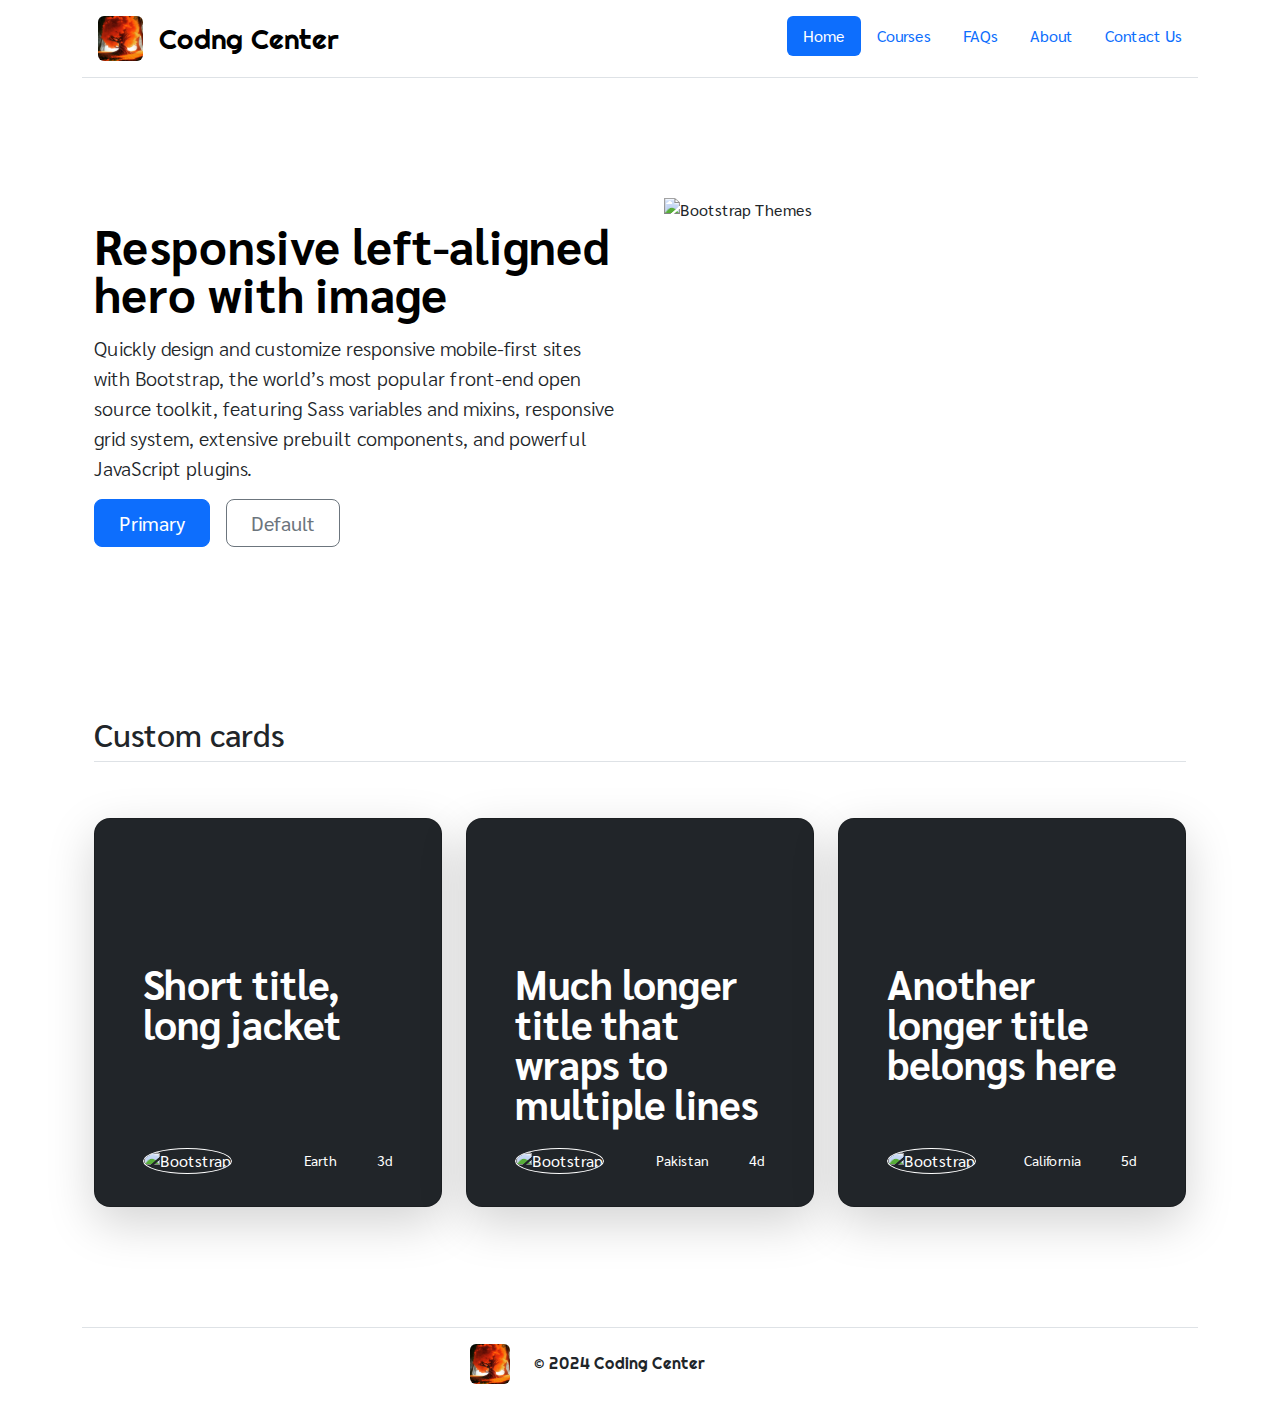
==== index.html @ 6035bd5e "Basic Structure" ====
<!DOCTYPE html>
<html lang="en">
<head>
    <meta charset="UTF-8">
    <meta name="viewport" content="width=device-width, initial-scale=1.0">
    <title>Codng Center</title>
    <link rel="preconnect" href="https://fonts.googleapis.com">
    <link rel="preconnect" href="https://fonts.gstatic.com" crossorigin>
    <link href="https://fonts.googleapis.com/css2?family=Sarabun:ital,wght@0,100;0,200;0,300;0,400;0,500;0,600;0,700;0,800;1,100;1,200;1,300;1,400;1,500;1,600;1,700;1,800&display=swap" rel="stylesheet">
    <link href="https://fonts.googleapis.com/css2?family=Righteous&family=Sarabun:ital,wght@0,100;0,200;0,300;0,400;0,500;0,600;0,700;0,800;1,100;1,200;1,300;1,400;1,500;1,600;1,700;1,800&display=swap" rel="stylesheet">
    <link href="https://cdn.jsdelivr.net/npm/bootstrap@5.3.3/dist/css/bootstrap.min.css" rel="stylesheet"
        integrity="sha384-QWTKZyjpPEjISv5WaRU9OFeRpok6YctnYmDr5pNlyT2bRjXh0JMhjY6hW+ALEwIH" crossorigin="anonymous">
    <link rel="stylesheet" href="style.css">
</head>
<body class="sarabun-regular">
    <!-- ========== Header Section Starts Here ========== -->
    <div class="container">
        <header class="d-flex flex-wrap justify-content-center py-3 mb-4 border-bottom">
            <a href="/" class="d-flex align-items-center mb-3 mb-md-0 me-md-auto link-body-emphasis text-decoration-none">
                <img class="mx-3 rounded" src="./images/IMG_20231028_215303_395.jpg" alt="Coding Center Logo Img" width=45px height = 45px>
                <span class="fs-3 righteous-regular">Codng Center</span>
            </a>
    
            <ul class="nav nav-pills">
                <li class="nav-item"><a href="#" class="nav-link active" aria-current="page">Home</a></li>
                <li class="nav-item"><a href="#" class="nav-link">Courses</a></li>
                <li class="nav-item"><a href="#" class="nav-link">FAQs</a></li>
                <li class="nav-item"><a href="#" class="nav-link">About</a></li>
                <li class="nav-item"><a href="#" class="nav-link">Contact Us</a></li>
            </ul>
        </header>
    </div>
    
    <!-- ========== Header Section Ends Here ========== -->



    <!-- ========== Hero Section Starts Here ========== -->
    <div class="container col-xxl-8 px-4 py-5">
        <div class="row flex-lg-row-reverse align-items-center g-5 py-5">
            <div class="col-10 col-sm-8 col-lg-6">
                <img src="bootstrap-themes.png" class="d-block mx-lg-auto img-fluid" alt="Bootstrap Themes" width="700"
                    height="500" loading="lazy">
            </div>
            <div class="col-lg-6">
                <h1 class="display-5 fw-bold text-body-emphasis lh-1 mb-3">Responsive left-aligned hero with image</h1>
                <p class="lead">Quickly design and customize responsive mobile-first sites with Bootstrap, the world’s most
                    popular front-end open source toolkit, featuring Sass variables and mixins, responsive grid system,
                    extensive prebuilt components, and powerful JavaScript plugins.</p>
                <div class="d-grid gap-2 d-md-flex justify-content-md-start">
                    <button type="button" class="btn btn-primary btn-lg px-4 me-md-2">Primary</button>
                    <button type="button" class="btn btn-outline-secondary btn-lg px-4">Default</button>
                </div>
            </div>
        </div>
    </div>
    
    
    <!-- ========== Hero Section Ends Here ========== -->
    



    <!-- ========== Feature Section Starts Here ========== -->
    
    <div class="container px-4 py-5" id="custom-cards">
        <h2 class="pb-2 border-bottom">Custom cards</h2>
    
        <div class="row row-cols-1 row-cols-lg-3 align-items-stretch g-4 py-5">
            <div class="col">
                <div class="card card-cover h-100 overflow-hidden text-bg-dark rounded-4 shadow-lg"
                    style="background-image: url('unsplash-photo-1.jpg');">
                    <div class="d-flex flex-column h-100 p-5 pb-3 text-white text-shadow-1">
                        <h3 class="pt-5 mt-5 mb-4 display-6 lh-1 fw-bold">Short title, long jacket</h3>
                        <ul class="d-flex list-unstyled mt-auto">
                            <li class="me-auto">
                                <img src="https://github.com/twbs.png" alt="Bootstrap" width="32" height="32"
                                    class="rounded-circle border border-white">
                            </li>
                            <li class="d-flex align-items-center me-3">
                                <svg class="bi me-2" width="1em" height="1em">
                                    <use xlink:href="#geo-fill"></use>
                                </svg>
                                <small>Earth</small>
                            </li>
                            <li class="d-flex align-items-center">
                                <svg class="bi me-2" width="1em" height="1em">
                                    <use xlink:href="#calendar3"></use>
                                </svg>
                                <small>3d</small>
                            </li>
                        </ul>
                    </div>
                </div>
            </div>
    
            <div class="col">
                <div class="card card-cover h-100 overflow-hidden text-bg-dark rounded-4 shadow-lg"
                    style="background-image: url('unsplash-photo-2.jpg');">
                    <div class="d-flex flex-column h-100 p-5 pb-3 text-white text-shadow-1">
                        <h3 class="pt-5 mt-5 mb-4 display-6 lh-1 fw-bold">Much longer title that wraps to multiple lines
                        </h3>
                        <ul class="d-flex list-unstyled mt-auto">
                            <li class="me-auto">
                                <img src="https://github.com/twbs.png" alt="Bootstrap" width="32" height="32"
                                    class="rounded-circle border border-white">
                            </li>
                            <li class="d-flex align-items-center me-3">
                                <svg class="bi me-2" width="1em" height="1em">
                                    <use xlink:href="#geo-fill"></use>
                                </svg>
                                <small>Pakistan</small>
                            </li>
                            <li class="d-flex align-items-center">
                                <svg class="bi me-2" width="1em" height="1em">
                                    <use xlink:href="#calendar3"></use>
                                </svg>
                                <small>4d</small>
                            </li>
                        </ul>
                    </div>
                </div>
            </div>
    
            <div class="col">
                <div class="card card-cover h-100 overflow-hidden text-bg-dark rounded-4 shadow-lg"
                    style="background-image: url('unsplash-photo-3.jpg');">
                    <div class="d-flex flex-column h-100 p-5 pb-3 text-shadow-1">
                        <h3 class="pt-5 mt-5 mb-4 display-6 lh-1 fw-bold">Another longer title belongs here</h3>
                        <ul class="d-flex list-unstyled mt-auto">
                            <li class="me-auto">
                                <img src="https://github.com/twbs.png" alt="Bootstrap" width="32" height="32"
                                    class="rounded-circle border border-white">
                            </li>
                            <li class="d-flex align-items-center me-3">
                                <svg class="bi me-2" width="1em" height="1em">
                                    <use xlink:href="#geo-fill"></use>
                                </svg>
                                <small>California</small>
                            </li>
                            <li class="d-flex align-items-center">
                                <svg class="bi me-2" width="1em" height="1em">
                                    <use xlink:href="#calendar3"></use>
                                </svg>
                                <small>5d</small>
                            </li>
                        </ul>
                    </div>
                </div>
            </div>
        </div>
    </div>

    <!-- ========== Feature Section Ends Here ========== -->
    




    <!-- ==========  Footer Section Starts here ========== -->
    
    <div class="container">
        <footer class="d-flex flex-wrap justify-content-center align-items-center py-3 my-4 border-top">
            <div class="col-md-4 d-flex align-items-center">
                <a href="/" class="mb-3 me-2 mb-md-0 text-body-secondary text-decoration-none lh-1">
                    <img class="mx-3 rounded" src="./images/IMG_20231028_215303_395.jpg" alt="Coding Center Logo Img" width=40px height = 40px>
                </a>
                <span class="mb-3 mb-md-0 righteous-regular">© 2024 Coding Center</span>
            </div>
        </footer>
    </div>


    <!-- ==========  Footer Section Ends here ========== -->
    

    <script src="https://ajax.googleapis.com/ajax/libs/jquery/3.7.1/jquery.min.js"></script>
    <script src="index.js"></script>
</body>
</html>
---- style.css ----
.sarabun-thin {
    font-family: "Sarabun", sans-serif;
    font-weight: 100;
    font-style: normal;
}

.sarabun-extralight {
    font-family: "Sarabun", sans-serif;
    font-weight: 200;
    font-style: normal;
}

.sarabun-light {
    font-family: "Sarabun", sans-serif;
    font-weight: 300;
    font-style: normal;
}

.sarabun-regular {
    font-family: "Sarabun", sans-serif;
    font-weight: 400;
    font-style: normal;
}

.sarabun-medium {
    font-family: "Sarabun", sans-serif;
    font-weight: 500;
    font-style: normal;
}

.sarabun-semibold {
    font-family: "Sarabun", sans-serif;
    font-weight: 600;
    font-style: normal;
}

.sarabun-bold {
    font-family: "Sarabun", sans-serif;
    font-weight: 700;
    font-style: normal;
}

.sarabun-extrabold {
    font-family: "Sarabun", sans-serif;
    font-weight: 800;
    font-style: normal;
}

.sarabun-thin-italic {
    font-family: "Sarabun", sans-serif;
    font-weight: 100;
    font-style: italic;
}

.sarabun-extralight-italic {
    font-family: "Sarabun", sans-serif;
    font-weight: 200;
    font-style: italic;
}

.sarabun-light-italic {
    font-family: "Sarabun", sans-serif;
    font-weight: 300;
    font-style: italic;
}

.sarabun-regular-italic {
    font-family: "Sarabun", sans-serif;
    font-weight: 400;
    font-style: italic;
}

.sarabun-medium-italic {
    font-family: "Sarabun", sans-serif;
    font-weight: 500;
    font-style: italic;
}

.sarabun-semibold-italic {
    font-family: "Sarabun", sans-serif;
    font-weight: 600;
    font-style: italic;
}

.sarabun-bold-italic {
    font-family: "Sarabun", sans-serif;
    font-weight: 700;
    font-style: italic;
}

.sarabun-extrabold-italic {
    font-family: "Sarabun", sans-serif;
    font-weight: 800;
    font-style: italic;
}

.righteous-regular {
    font-family: "Righteous", sans-serif;
        font-weight: 200;
        font-style: normal;
    }
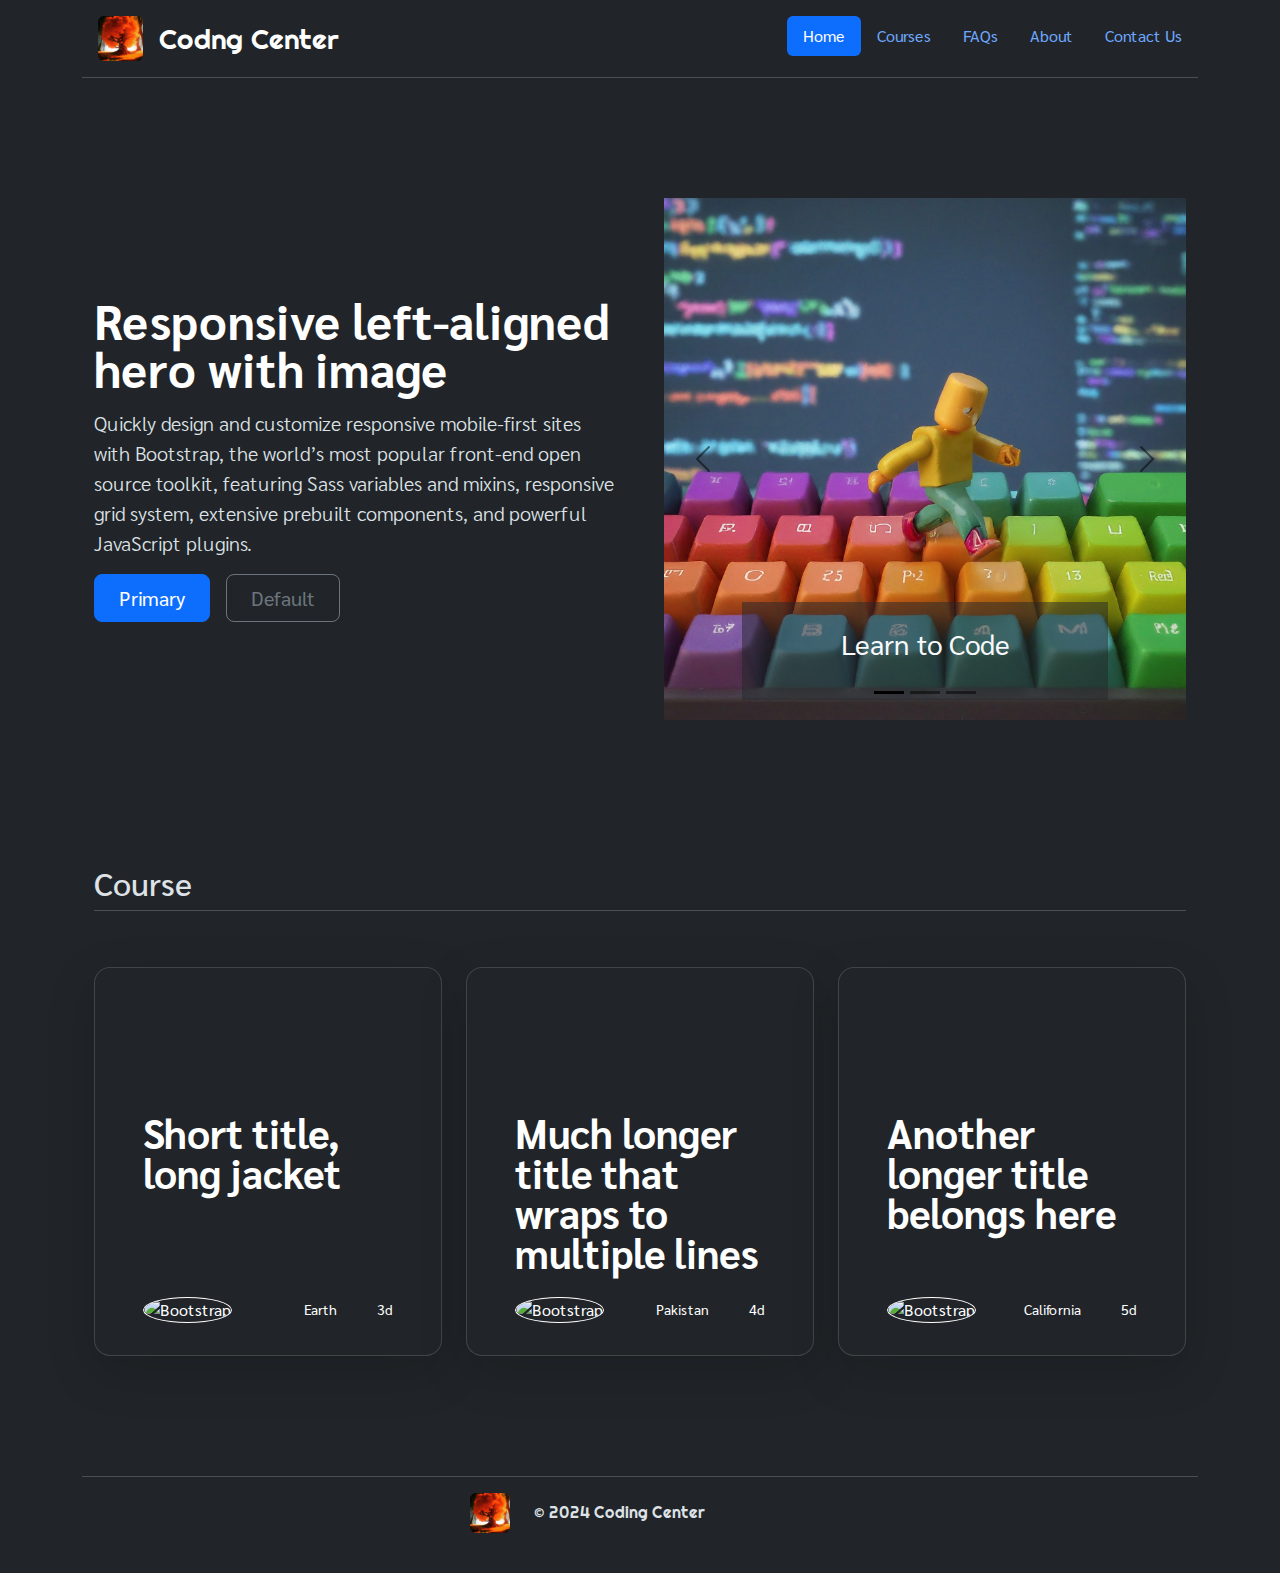
==== commit a8ebd878: "Updated" ====
--- a/index.html
+++ b/index.html
@@ -1,5 +1,5 @@
 <!DOCTYPE html>
-<html lang="en">
+<html lang="en" data-bs-theme="dark">
 <head>
     <meta charset="UTF-8">
     <meta name="viewport" content="width=device-width, initial-scale=1.0">
@@ -13,21 +13,48 @@
     <link rel="stylesheet" href="style.css">
 </head>
 <body class="sarabun-regular">
+
+
+
     <!-- ========== Header Section Starts Here ========== -->
     <div class="container">
-        <header class="d-flex flex-wrap justify-content-center py-3 mb-4 border-bottom">
+        <header class="head_nav d-flex flex-wrap justify-content-between py-3 mb-4 border-bottom ">
             <a href="/" class="d-flex align-items-center mb-3 mb-md-0 me-md-auto link-body-emphasis text-decoration-none">
                 <img class="mx-3 rounded" src="./images/IMG_20231028_215303_395.jpg" alt="Coding Center Logo Img" width=45px height = 45px>
                 <span class="fs-3 righteous-regular">Codng Center</span>
             </a>
-    
-            <ul class="nav nav-pills">
-                <li class="nav-item"><a href="#" class="nav-link active" aria-current="page">Home</a></li>
-                <li class="nav-item"><a href="#" class="nav-link">Courses</a></li>
-                <li class="nav-item"><a href="#" class="nav-link">FAQs</a></li>
-                <li class="nav-item"><a href="#" class="nav-link">About</a></li>
-                <li class="nav-item"><a href="#" class="nav-link">Contact Us</a></li>
-            </ul>
+            <div id="nav-extend" class="">
+                <ul class="nav nav-pills">
+                    <li class="nav-item "><a href="#" class="nav-link active" aria-current="page">Home</a></li>
+                    <li class="nav-item"><a href="#custom-cards" class="nav-link">Courses</a></li>
+                    <li class="nav-item"><a href="#" class="nav-link">FAQs</a></li>
+                    <li class="nav-item"><a href="#" class="nav-link">About</a></li>
+                    <li class="nav-item"><a href="#" class="nav-link">Contact Us</a></li>
+                </ul>
+            </div>
+
+            <!-- Nav Collapse Button Sub Section Starts Here  -->
+            <div  class="d-flex flex-column">
+                <nav id="nav-min-buttons" class="navbar navbar-dark bg-dark">
+                    <div class="container-fluid">
+                        <button class="navbar-toggler" type="button" data-bs-toggle="collapse"
+                            data-bs-target="#navbarToggleExternalContent" aria-controls="navbarToggleExternalContent"
+                            aria-expanded="false" aria-label="Toggle navigation">
+                            <span class="navbar-toggler-icon"></span>
+                        </button>
+                    </div>
+                </nav>
+                <div class="collapse " id="navbarToggleExternalContent" data-bs-theme="dark">
+                    <ul class="nav nav-pills d-flex flex-column ">
+                        <li class="nav-item "><a href="#" class="nav-link active" aria-current="page">Home</a></li>
+                        <li class="nav-item"><a href="#custom-cards" class="nav-link fs-4">Courses</a></li>
+                        <li class="nav-item"><a href="#" class="nav-link fs-4">FAQs</a></li>
+                        <li class="nav-item"><a href="#" class="nav-link fs-4">About</a></li>
+                        <li class="nav-item"><a href="#" class="nav-link fs-4">Contact Us</a></li>
+                    </ul>
+                </div>
+            </div>
+            <!-- Nav Collapse Button Sub Section Ends Here  -->
         </header>
     </div>
     
@@ -37,10 +64,48 @@
 
     <!-- ========== Hero Section Starts Here ========== -->
     <div class="container col-xxl-8 px-4 py-5">
-        <div class="row flex-lg-row-reverse align-items-center g-5 py-5">
+        <div class="row flex-lg-row-reverse align-items-center justify-content-center g-5 py-5">
             <div class="col-10 col-sm-8 col-lg-6">
-                <img src="bootstrap-themes.png" class="d-block mx-lg-auto img-fluid" alt="Bootstrap Themes" width="700"
-                    height="500" loading="lazy">
+                <div id="carouselExampleIndicators" class="carousel carousel-dark slide">
+                    <div class="carousel-indicators">
+                        <button type="button" data-bs-target="#carouselExampleIndicators" data-bs-slide-to="0" class="active"
+                            aria-current="true" aria-label="Slide 1"></button>
+                        <button type="button" data-bs-target="#carouselExampleIndicators" data-bs-slide-to="1"
+                            aria-label="Slide 2"></button>
+                        <button type="button" data-bs-target="#carouselExampleIndicators" data-bs-slide-to="2"
+                            aria-label="Slide 3"></button>
+                    </div>
+                    <div class="carousel-inner">
+                        <div class="carousel-item active">
+                            <img src="./images/Gemini_Generated_Image (7).jpeg" class="d-block w-100" alt="Learn_Code">
+                            <div class="carousel-caption fs-3 text-light bg-dark  bg-opacity-50">
+                                <p>Learn to Code</p>
+                            </div>
+                        </div>
+                        <div class="carousel-item">
+                            <img src="./images/Gemini_Generated_Image (15).jpeg" class="d-block w-100" alt="...">
+                            <div class="carousel-caption fs-3 text-light bg-dark bg-opacity-50">
+                                <p></p>
+                            </div>
+                        </div>
+                        <div class="carousel-item">
+                            <img src="./images/Gemini_Generated_Image (12).jpeg" class="d-block w-100" alt="...">
+                            <div class="carousel-caption fs-3 text-light bg-dark bg-gradient bg-opacity-75">
+                                <p>Learn to Code</p>
+                            </div>
+                        </div>
+                    </div>
+                    <button class="carousel-control-prev" type="button" data-bs-target="#carouselExampleIndicators"
+                        data-bs-slide="prev">
+                        <span class="carousel-control-prev-icon control-icon" aria-hidden="true"></span>
+                        <span class="visually-hidden">Previous</span>
+                    </button>
+                    <button class="carousel-control-next" type="button" data-bs-target="#carouselExampleIndicators"
+                        data-bs-slide="next">
+                        <span class="carousel-control-next-icon control-icon" aria-hidden="true"></span>
+                        <span class="visually-hidden">Next</span>
+                    </button>
+                </div>
             </div>
             <div class="col-lg-6">
                 <h1 class="display-5 fw-bold text-body-emphasis lh-1 mb-3">Responsive left-aligned hero with image</h1>
@@ -54,8 +119,7 @@
             </div>
         </div>
     </div>
-    
-    
+
     <!-- ========== Hero Section Ends Here ========== -->
     
 
@@ -64,7 +128,7 @@
     <!-- ========== Feature Section Starts Here ========== -->
     
     <div class="container px-4 py-5" id="custom-cards">
-        <h2 class="pb-2 border-bottom">Custom cards</h2>
+        <h2 class="pb-2 border-bottom">Course</h2>
     
         <div class="row row-cols-1 row-cols-lg-3 align-items-stretch g-4 py-5">
             <div class="col">
@@ -155,10 +219,19 @@
     
 
 
-
+    <!-- ========== Arrow Section Starts Here  ========== -->
+    <div id="upArrow" class="invisible fixed-bottom d-flex justify-content-end">
+        <a href="#top" class="px-2 py-5">
+            <img src="./images/arrow-25859_1280.png" width = 50px alt="Up_Arrow_Img">
+        </a>
+    </div>
+
+    <!-- ========== Arrow Section Ends Here  ========== -->
+    
 
     <!-- ==========  Footer Section Starts here ========== -->
     
+
     <div class="container">
         <footer class="d-flex flex-wrap justify-content-center align-items-center py-3 my-4 border-top">
             <div class="col-md-4 d-flex align-items-center">
@@ -170,10 +243,9 @@
         </footer>
     </div>
 
-
     <!-- ==========  Footer Section Ends here ========== -->
     
-
+    <script src="https://cdn.jsdelivr.net/npm/bootstrap@5.3.3/dist/js/bootstrap.bundle.min.js" integrity="sha384-YvpcrYf0tY3lHB60NNkmXc5s9fDVZLESaAA55NDzOxhy9GkcIdslK1eN7N6jIeHz" crossorigin="anonymous"></script>
     <script src="https://ajax.googleapis.com/ajax/libs/jquery/3.7.1/jquery.min.js"></script>
     <script src="index.js"></script>
 </body>
--- a/style.css
+++ b/style.css
@@ -99,4 +99,27 @@
     font-family: "Righteous", sans-serif;
         font-weight: 200;
         font-style: normal;
-    }+    }
+
+@media (prefers-color-scheme: dark) {
+    .control-icon {
+        color: var(--bs-dark-text-emphasis);
+        background-color: var(--bs-dark-border-subtle);
+    }
+}
+
+
+@media screen and (max-width : 800px){
+    #nav-extend{
+        display: none;
+    }
+}
+
+@media  screen and not (max-width : 800px){
+    #nav-min-buttons{
+        display: none;
+    }
+    #navbarToggleExternalContent{
+        display: none;
+    }
+}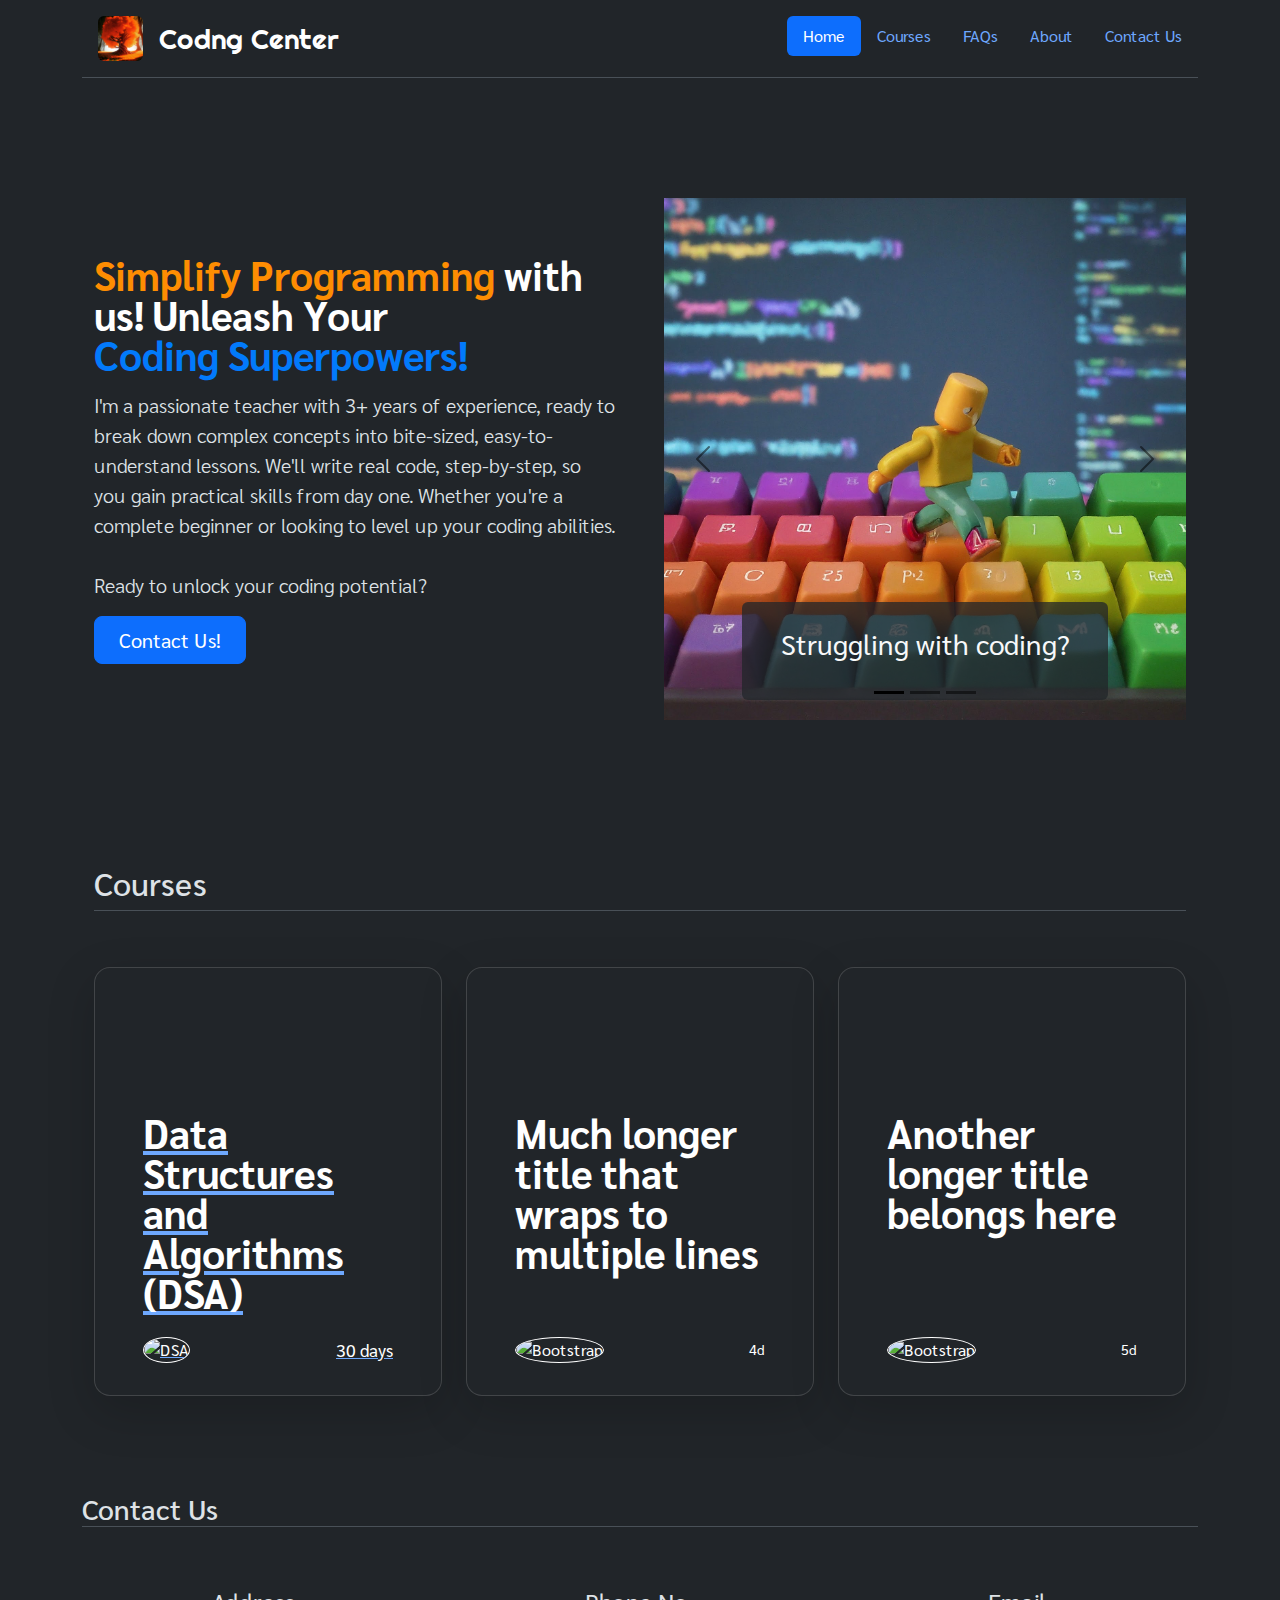
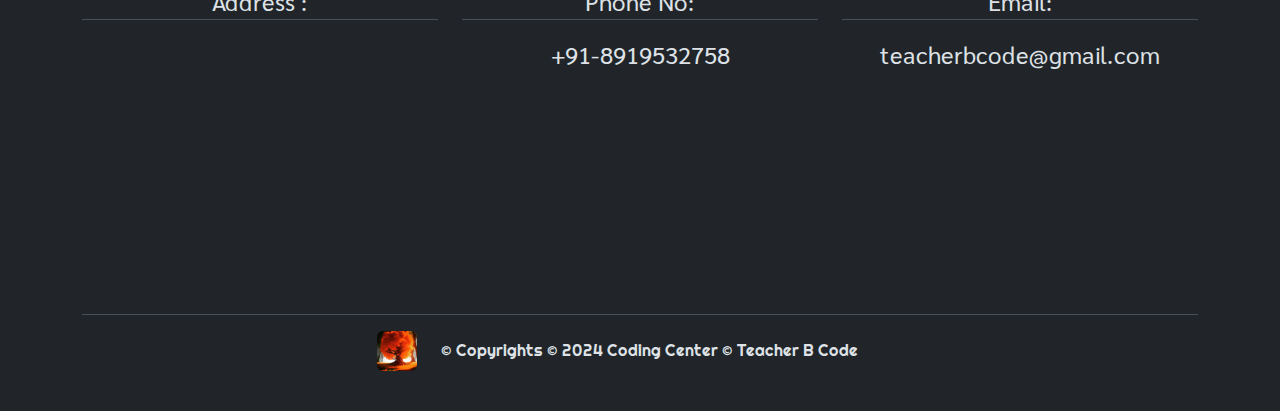
==== commit 88d530b7: "DSA Updated" ====
--- a/index.html
+++ b/index.html
@@ -78,20 +78,20 @@
                     <div class="carousel-inner">
                         <div class="carousel-item active">
                             <img src="./images/Gemini_Generated_Image (7).jpeg" class="d-block w-100" alt="Learn_Code">
-                            <div class="carousel-caption fs-3 text-light bg-dark  bg-opacity-50">
-                                <p>Learn to Code</p>
+                            <div class="carousel-caption fs-3 text-light bg-dark  bg-opacity-75 rounded">
+                                <p>Struggling with coding?</p>
                             </div>
                         </div>
                         <div class="carousel-item">
                             <img src="./images/Gemini_Generated_Image (15).jpeg" class="d-block w-100" alt="...">
-                            <div class="carousel-caption fs-3 text-light bg-dark bg-opacity-50">
-                                <p></p>
+                            <div class="carousel-caption fs-3 text-light bg-dark bg-opacity-75 rounded">
+                                <p>Forget boring lectures and confusing jargon.</p>
                             </div>
                         </div>
                         <div class="carousel-item">
                             <img src="./images/Gemini_Generated_Image (12).jpeg" class="d-block w-100" alt="...">
-                            <div class="carousel-caption fs-3 text-light bg-dark bg-gradient bg-opacity-75">
-                                <p>Learn to Code</p>
+                            <div class="carousel-caption fs-3 text-light bg-dark bg-gradient bg-opacity-75 rounded">
+                                <p>I'm here to help! </p>
                             </div>
                         </div>
                     </div>
@@ -108,13 +108,12 @@
                 </div>
             </div>
             <div class="col-lg-6">
-                <h1 class="display-5 fw-bold text-body-emphasis lh-1 mb-3">Responsive left-aligned hero with image</h1>
-                <p class="lead">Quickly design and customize responsive mobile-first sites with Bootstrap, the world’s most
-                    popular front-end open source toolkit, featuring Sass variables and mixins, responsive grid system,
-                    extensive prebuilt components, and powerful JavaScript plugins.</p>
+                <h1 class="display-6 fw-bold text-body-emphasis lh-1 mb-3"><span id="headText1">Simplify Programming</span> with us! Unleash Your <br><span id="headText2">Coding Superpowers!</span> </h1>
+                <p class="lead"> I'm a passionate teacher with 3+ years of experience, ready to break down complex concepts into bite-sized, easy-to-understand lessons. We'll write real code, step-by-step, so you gain practical skills from day one. Whether you're a complete beginner or looking to level up your coding abilities. <br><br> Ready to unlock your coding potential? </p>
                 <div class="d-grid gap-2 d-md-flex justify-content-md-start">
-                    <button type="button" class="btn btn-primary btn-lg px-4 me-md-2">Primary</button>
-                    <button type="button" class="btn btn-outline-secondary btn-lg px-4">Default</button>
+                    <a href="#">
+                        <button type="button"class="btn btn-primary btn-lg px-4 me-md-2">Contact Us!</button>
+                    </a>
                 </div>
             </div>
         </div>
@@ -125,37 +124,33 @@
 
 
 
-    <!-- ========== Feature Section Starts Here ========== -->
-    
-    <div class="container px-4 py-5" id="custom-cards">
-        <h2 class="pb-2 border-bottom">Course</h2>
+    <!-- ========== Course Feature Section Starts Here ========== -->
+    
+    <div class="container px-4 py-5" id="course-cards">
+        <h2 class="pb-2 border-bottom">Courses</h2>
     
         <div class="row row-cols-1 row-cols-lg-3 align-items-stretch g-4 py-5">
             <div class="col">
-                <div class="card card-cover h-100 overflow-hidden text-bg-dark rounded-4 shadow-lg"
-                    style="background-image: url('unsplash-photo-1.jpg');">
-                    <div class="d-flex flex-column h-100 p-5 pb-3 text-white text-shadow-1">
-                        <h3 class="pt-5 mt-5 mb-4 display-6 lh-1 fw-bold">Short title, long jacket</h3>
-                        <ul class="d-flex list-unstyled mt-auto">
-                            <li class="me-auto">
-                                <img src="https://github.com/twbs.png" alt="Bootstrap" width="32" height="32"
-                                    class="rounded-circle border border-white">
-                            </li>
-                            <li class="d-flex align-items-center me-3">
-                                <svg class="bi me-2" width="1em" height="1em">
-                                    <use xlink:href="#geo-fill"></use>
-                                </svg>
-                                <small>Earth</small>
-                            </li>
-                            <li class="d-flex align-items-center">
-                                <svg class="bi me-2" width="1em" height="1em">
-                                    <use xlink:href="#calendar3"></use>
-                                </svg>
-                                <small>3d</small>
-                            </li>
-                        </ul>
-                    </div>
-                </div>
+                <a href="./dsa.html">
+                    <div class="card card-cover h-100 overflow-hidden text-bg-dark rounded-4 shadow-lg"
+                        style="background-image: url('unsplash-photo-1.jpg');">
+                        <div class="d-flex flex-column h-100 p-5 pb-3 text-white text-shadow-1">
+                            <h3 class="pt-5 mt-5 mb-4 display-6 lh-1 fw-bold">Data Structures and Algorithms (DSA)</h3>
+                            <ul class="d-flex list-unstyled mt-auto">
+                                <li class="me-auto">
+                                    <img src="..." alt="DSA" width="32" height="32"
+                                        class="rounded-circle border border-white">
+                                </li>
+                                <li class="d-flex fs-5 align-items-center">
+                                    <svg class="bi me-2" width="1em" height="1em">
+                                        <use xlink:href="#calendar3"></use>
+                                    </svg>
+                                    <small>30 days</small>
+                                </li>
+                            </ul>
+                        </div>
+                    </div>
+                </a>
             </div>
     
             <div class="col">
@@ -169,12 +164,7 @@
                                 <img src="https://github.com/twbs.png" alt="Bootstrap" width="32" height="32"
                                     class="rounded-circle border border-white">
                             </li>
-                            <li class="d-flex align-items-center me-3">
-                                <svg class="bi me-2" width="1em" height="1em">
-                                    <use xlink:href="#geo-fill"></use>
-                                </svg>
-                                <small>Pakistan</small>
-                            </li>
+                            
                             <li class="d-flex align-items-center">
                                 <svg class="bi me-2" width="1em" height="1em">
                                     <use xlink:href="#calendar3"></use>
@@ -196,12 +186,6 @@
                                 <img src="https://github.com/twbs.png" alt="Bootstrap" width="32" height="32"
                                     class="rounded-circle border border-white">
                             </li>
-                            <li class="d-flex align-items-center me-3">
-                                <svg class="bi me-2" width="1em" height="1em">
-                                    <use xlink:href="#geo-fill"></use>
-                                </svg>
-                                <small>California</small>
-                            </li>
                             <li class="d-flex align-items-center">
                                 <svg class="bi me-2" width="1em" height="1em">
                                     <use xlink:href="#calendar3"></use>
@@ -214,9 +198,36 @@
             </div>
         </div>
     </div>
-
-    <!-- ========== Feature Section Ends Here ========== -->
-    
+    <!-- ========== Course Feature Section Ends Here ========== -->
+    
+
+    <!-- ========== About Feature Section Starts Here ========== -->
+
+    <!-- ========== About Feature Section Ends Here ========== --> 
+
+    <!-- ========== Contact Feature Section Starts Here ========== -->
+    <div class="container" id="contactInfo">   
+        <h3 class="border-bottom fs-3">Contact Us</h3> 
+        <div class="row row-cols-1 row-cols-lg-3 align-items-stretch g-4 py-5">
+            <div class="col text-center">
+                <p class="border-bottom fs-4">Address :</p>
+                <iframe src="https://www.google.com/maps/embed?pb=!1m14!1m8!1m3!1d15220.66513104731!2d78.5949013!3d17.499574!3m2!1i1024!2i768!4f13.1!3m3!1m2!1s0x3bcb9d33618dd623%3A0xf45ecc65aaa228d2!2sCodng%20center!5e0!3m2!1sen!2sin!4v1710245179253!5m2!1sen!2sin" width="350" height="200" style="border:0;" allowfullscreen="" loading="lazy" referrerpolicy="no-referrer-when-downgrade"></iframe>
+            </div>
+
+            <div class="col text-center">
+                <p class="border-bottom fs-4"> Phone No: </p>
+                <p class="fs-4">+91-8919532758</p>
+                
+            </div>
+
+            <div class="col text-center">
+                <p class="border-bottom fs-4"> Email: </p>
+                <p class="fs-4">teacherbcode@gmail.com</p>
+                
+            </div>
+        </div>
+    </div>
+    <!-- ========== Contact Feature Section Ends Here ========== -->
 
 
     <!-- ========== Arrow Section Starts Here  ========== -->
@@ -234,11 +245,11 @@
 
     <div class="container">
         <footer class="d-flex flex-wrap justify-content-center align-items-center py-3 my-4 border-top">
-            <div class="col-md-4 d-flex align-items-center">
+            <div class="col-md-6 d-flex align-items-center">
                 <a href="/" class="mb-3 me-2 mb-md-0 text-body-secondary text-decoration-none lh-1">
                     <img class="mx-3 rounded" src="./images/IMG_20231028_215303_395.jpg" alt="Coding Center Logo Img" width=40px height = 40px>
                 </a>
-                <span class="mb-3 mb-md-0 righteous-regular">© 2024 Coding Center</span>
+                <span class="mb-3 mb-md-0 righteous-regular">© Copyrights © 2024 Coding Center © Teacher B Code </span>
             </div>
         </footer>
     </div>
--- a/style.css
+++ b/style.css
@@ -122,4 +122,12 @@
     #navbarToggleExternalContent{
         display: none;
     }
+}
+
+#headText1{
+    color: #fe8d02;
+}
+
+#headText2{
+    color: #027afb;
 }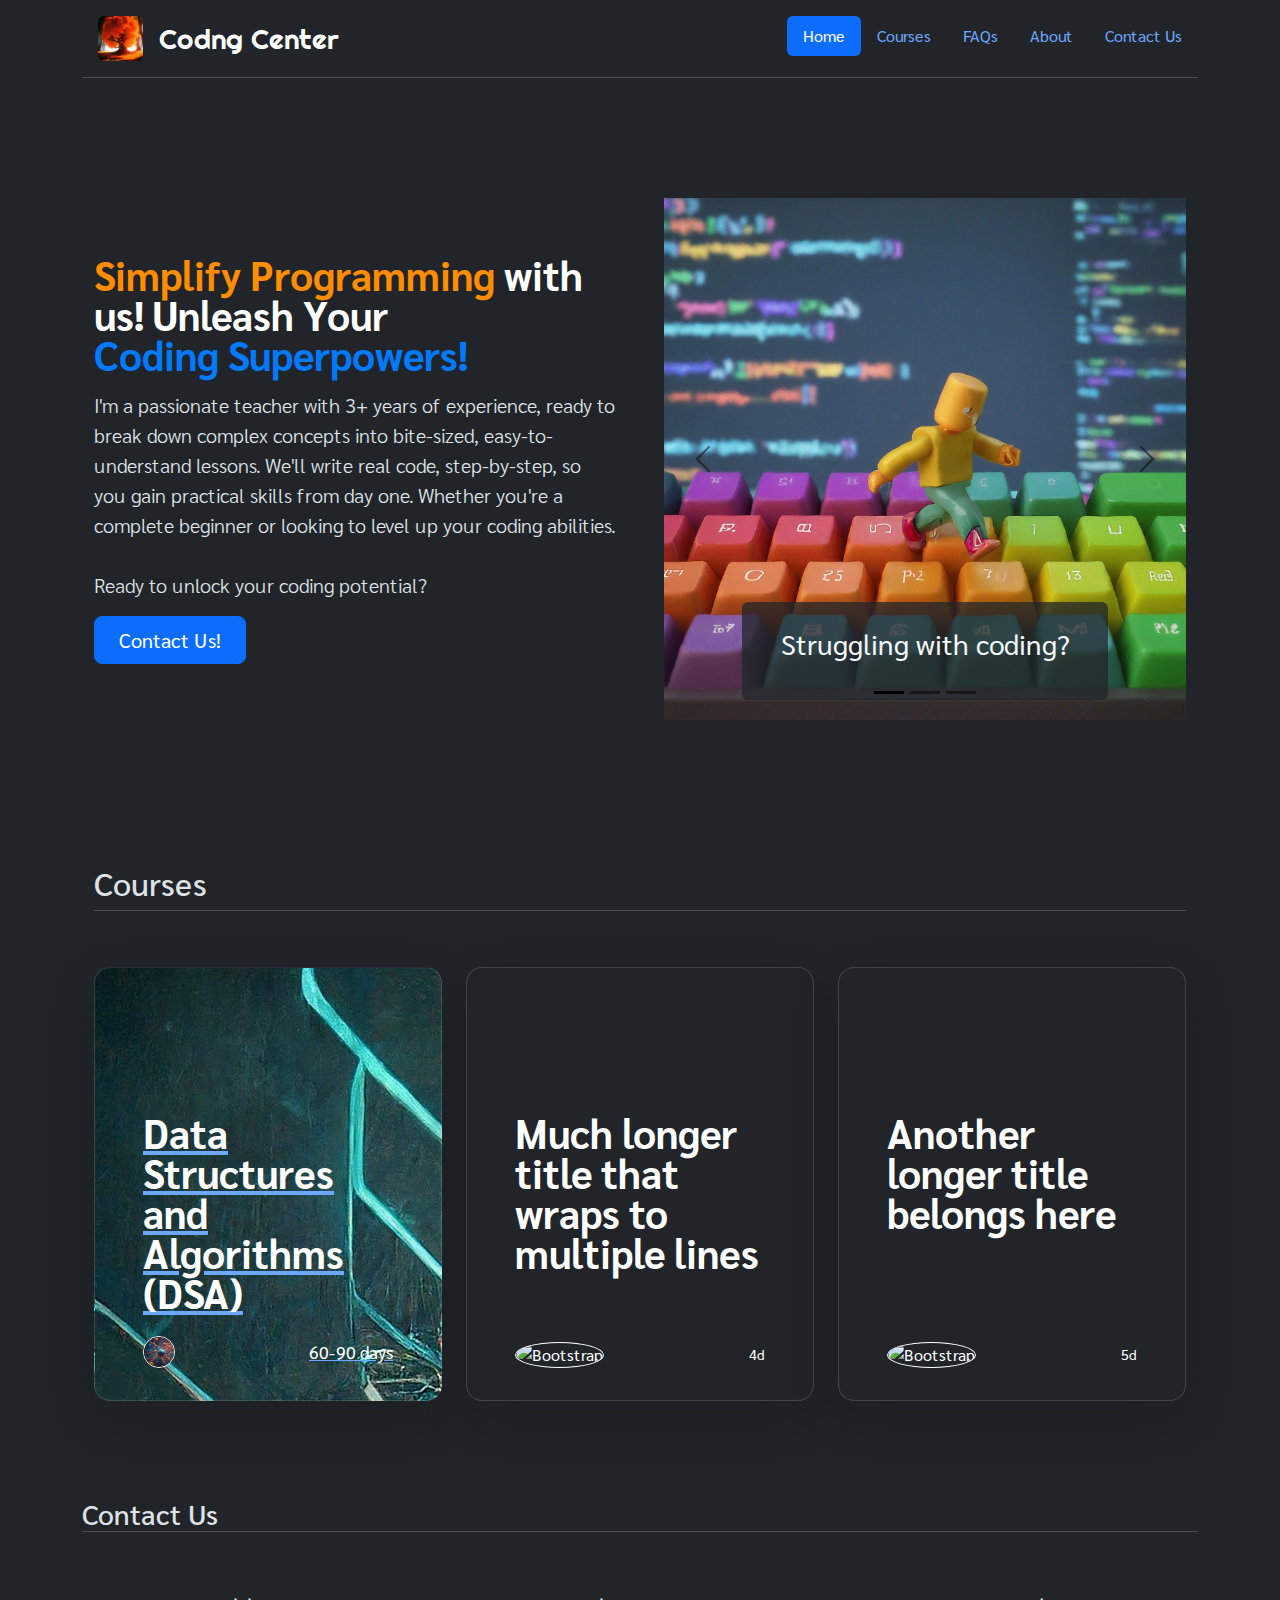
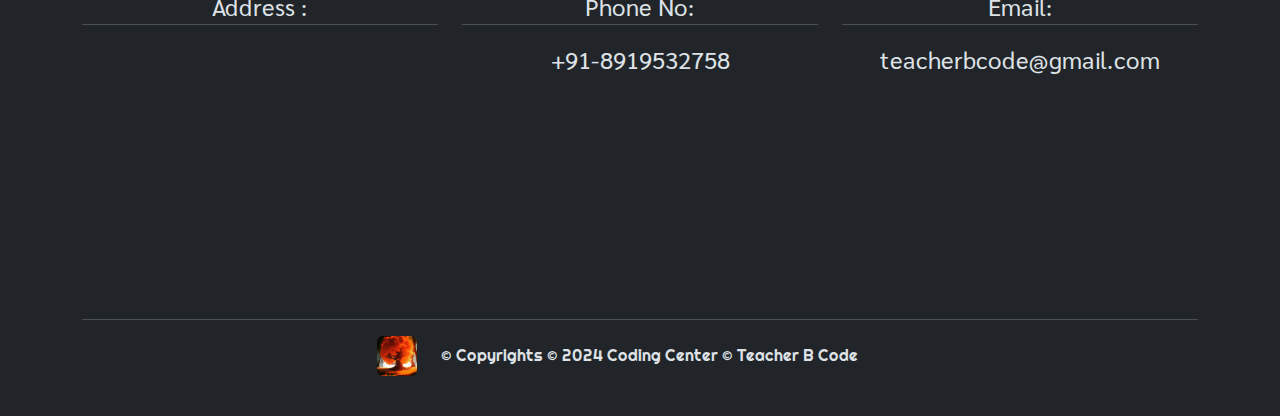
==== commit 9f579c7e: "DSA_Page Updates" ====
--- a/index.html
+++ b/index.html
@@ -133,19 +133,19 @@
             <div class="col">
                 <a href="./dsa.html">
                     <div class="card card-cover h-100 overflow-hidden text-bg-dark rounded-4 shadow-lg"
-                        style="background-image: url('unsplash-photo-1.jpg');">
+                        style="background-image: url(./images/Gemini_Generated_Image_12.jpeg);">
                         <div class="d-flex flex-column h-100 p-5 pb-3 text-white text-shadow-1">
                             <h3 class="pt-5 mt-5 mb-4 display-6 lh-1 fw-bold">Data Structures and Algorithms (DSA)</h3>
                             <ul class="d-flex list-unstyled mt-auto">
                                 <li class="me-auto">
-                                    <img src="..." alt="DSA" width="32" height="32"
+                                    <img src="./images/Gemini_Generated_Image_10.jpeg" alt="DSA" width="32" height="32"
                                         class="rounded-circle border border-white">
                                 </li>
                                 <li class="d-flex fs-5 align-items-center">
                                     <svg class="bi me-2" width="1em" height="1em">
                                         <use xlink:href="#calendar3"></use>
                                     </svg>
-                                    <small>30 days</small>
+                                    <small>60-90 days</small>
                                 </li>
                             </ul>
                         </div>
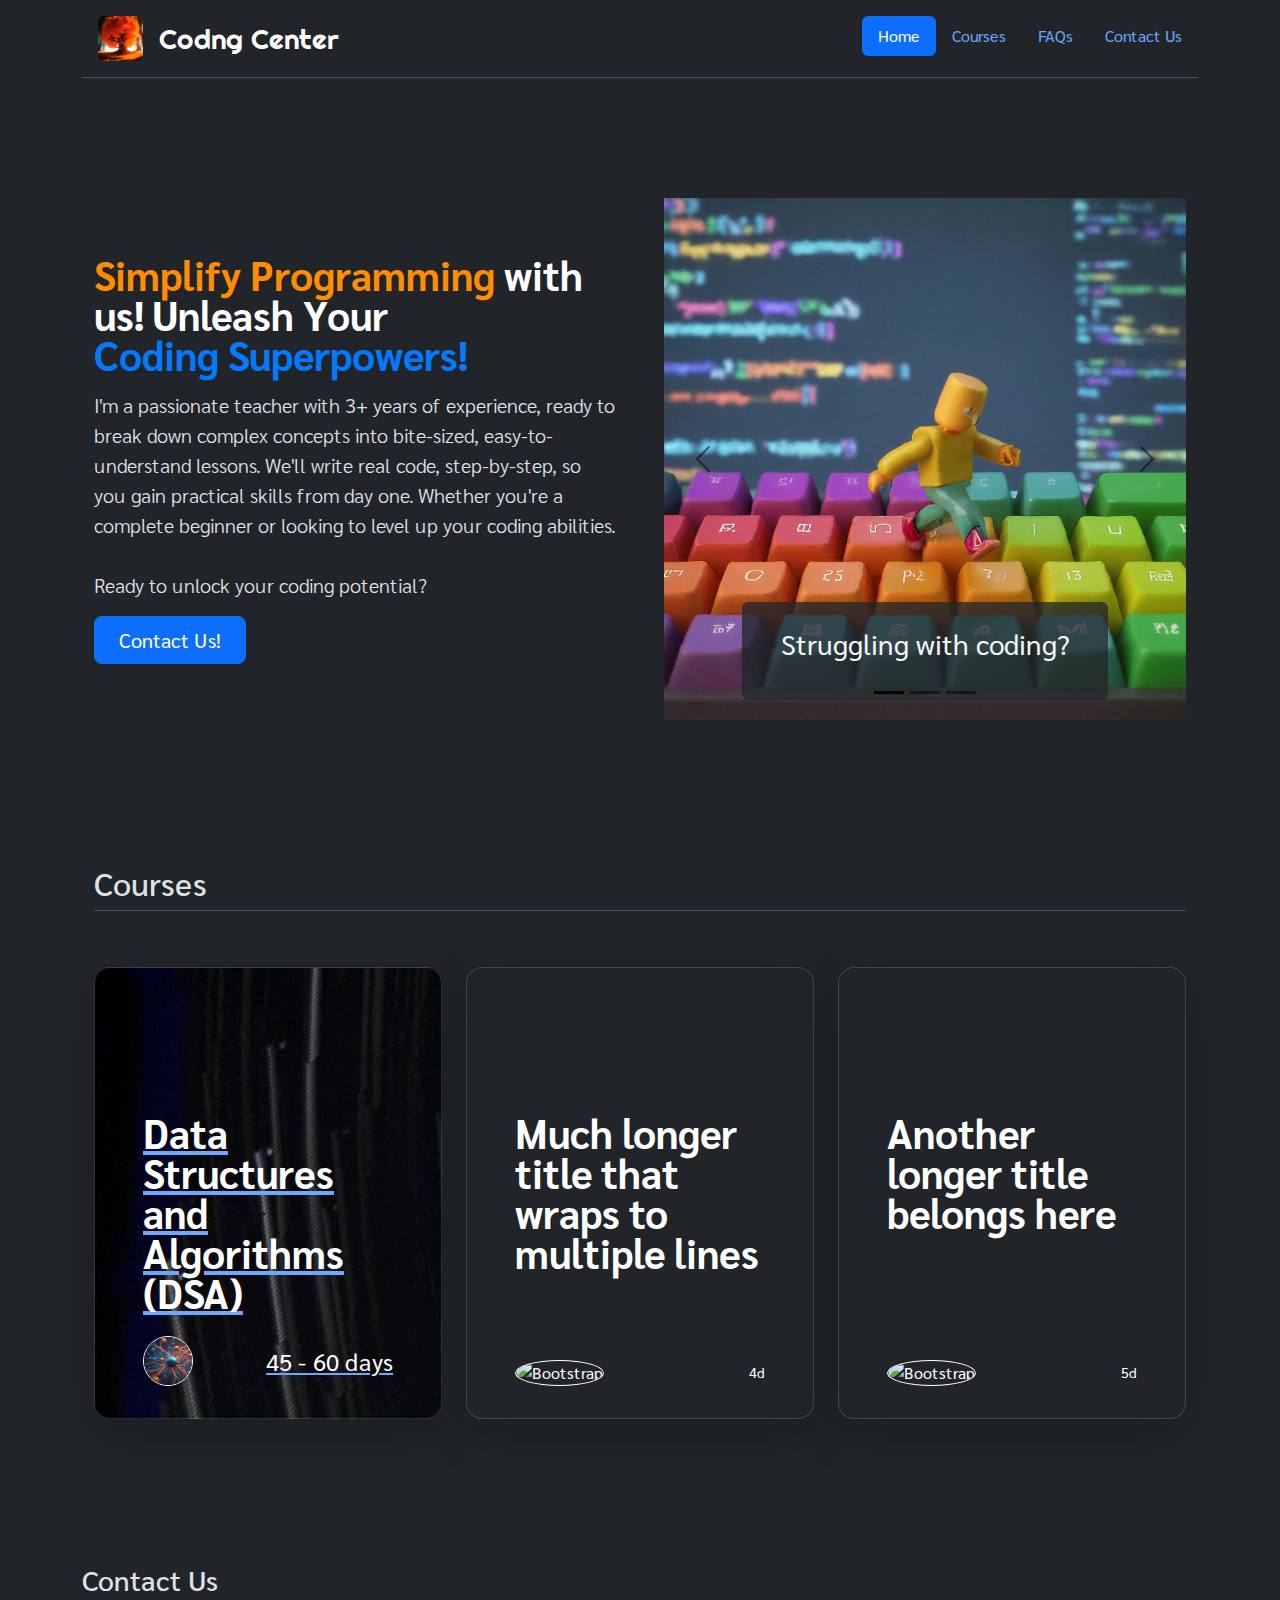
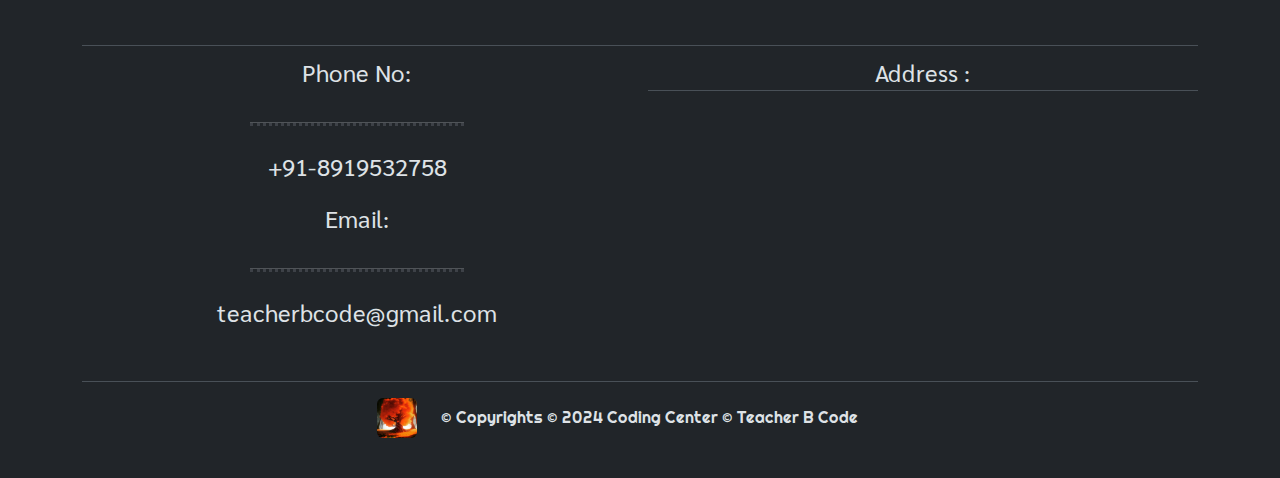
==== commit ce250fae: "DSA_and_Arrow_updates" ====
--- a/index.html
+++ b/index.html
@@ -28,8 +28,7 @@
                     <li class="nav-item "><a href="#" class="nav-link active" aria-current="page">Home</a></li>
                     <li class="nav-item"><a href="#custom-cards" class="nav-link">Courses</a></li>
                     <li class="nav-item"><a href="#" class="nav-link">FAQs</a></li>
-                    <li class="nav-item"><a href="#" class="nav-link">About</a></li>
-                    <li class="nav-item"><a href="#" class="nav-link">Contact Us</a></li>
+                    <li class="nav-item"><a href="#contactInfo" class="nav-link">Contact Us</a></li>
                 </ul>
             </div>
 
@@ -49,8 +48,7 @@
                         <li class="nav-item "><a href="#" class="nav-link active" aria-current="page">Home</a></li>
                         <li class="nav-item"><a href="#custom-cards" class="nav-link fs-4">Courses</a></li>
                         <li class="nav-item"><a href="#" class="nav-link fs-4">FAQs</a></li>
-                        <li class="nav-item"><a href="#" class="nav-link fs-4">About</a></li>
-                        <li class="nav-item"><a href="#" class="nav-link fs-4">Contact Us</a></li>
+                        <li class="nav-item"><a href="#contactInfo" class="nav-link fs-4">Contact Us</a></li>
                     </ul>
                 </div>
             </div>
@@ -111,7 +109,7 @@
                 <h1 class="display-6 fw-bold text-body-emphasis lh-1 mb-3"><span id="headText1">Simplify Programming</span> with us! Unleash Your <br><span id="headText2">Coding Superpowers!</span> </h1>
                 <p class="lead"> I'm a passionate teacher with 3+ years of experience, ready to break down complex concepts into bite-sized, easy-to-understand lessons. We'll write real code, step-by-step, so you gain practical skills from day one. Whether you're a complete beginner or looking to level up your coding abilities. <br><br> Ready to unlock your coding potential? </p>
                 <div class="d-grid gap-2 d-md-flex justify-content-md-start">
-                    <a href="#">
+                    <a href="#contactInfo">
                         <button type="button"class="btn btn-primary btn-lg px-4 me-md-2">Contact Us!</button>
                     </a>
                 </div>
@@ -133,19 +131,19 @@
             <div class="col">
                 <a href="./dsa.html">
                     <div class="card card-cover h-100 overflow-hidden text-bg-dark rounded-4 shadow-lg"
-                        style="background-image: url(./images/Gemini_Generated_Image_12.jpeg);">
+                        style="background-image: url(./images/pexels-jakub-novacek-924824.jpg);">
                         <div class="d-flex flex-column h-100 p-5 pb-3 text-white text-shadow-1">
                             <h3 class="pt-5 mt-5 mb-4 display-6 lh-1 fw-bold">Data Structures and Algorithms (DSA)</h3>
                             <ul class="d-flex list-unstyled mt-auto">
                                 <li class="me-auto">
-                                    <img src="./images/Gemini_Generated_Image_10.jpeg" alt="DSA" width="32" height="32"
+                                    <img src="./images/Gemini_Generated_Image_10.jpeg" alt="DSA" width="50" height="50"
                                         class="rounded-circle border border-white">
                                 </li>
-                                <li class="d-flex fs-5 align-items-center">
-                                    <svg class="bi me-2" width="1em" height="1em">
+                                <li class="d-flex fs-4 align-items-center">
+                                    <svg class="bi me-2" width="1rem" height="1rem">
                                         <use xlink:href="#calendar3"></use>
                                     </svg>
-                                    <small>60-90 days</small>
+                                    <normal>45 - 60 days</normal>
                                 </li>
                             </ul>
                         </div>
@@ -207,24 +205,23 @@
 
     <!-- ========== Contact Feature Section Starts Here ========== -->
     <div class="container" id="contactInfo">   
-        <h3 class="border-bottom fs-3">Contact Us</h3> 
-        <div class="row row-cols-1 row-cols-lg-3 align-items-stretch g-4 py-5">
-            <div class="col text-center">
-                <p class="border-bottom fs-4">Address :</p>
-                <iframe src="https://www.google.com/maps/embed?pb=!1m14!1m8!1m3!1d15220.66513104731!2d78.5949013!3d17.499574!3m2!1i1024!2i768!4f13.1!3m3!1m2!1s0x3bcb9d33618dd623%3A0xf45ecc65aaa228d2!2sCodng%20center!5e0!3m2!1sen!2sin!4v1710245179253!5m2!1sen!2sin" width="350" height="200" style="border:0;" allowfullscreen="" loading="lazy" referrerpolicy="no-referrer-when-downgrade"></iframe>
-            </div>
-
-            <div class="col text-center">
-                <p class="border-bottom fs-4"> Phone No: </p>
+        <h3 class="border-bottom fs-3 py-5">Contact Us</h3> 
+        <div class="row row-cols-1 row-cols-lg-2  text-center g-3">
+            <div class="col">
+                <p class="fs-4"> Phone No: </p>
+                <hr>
                 <p class="fs-4">+91-8919532758</p>
-                
-            </div>
-
-            <div class="col text-center">
-                <p class="border-bottom fs-4"> Email: </p>
+                <p class="fs-4"> Email: </p>
+                <hr>
                 <p class="fs-4">teacherbcode@gmail.com</p>
                 
             </div>
+
+            <div class="col d-flex flex-column">
+                <p class="border-bottom fs-4">Address :</p>
+                <iframe src="https://www.google.com/maps/embed?pb=!1m14!1m8!1m3!1d15220.66513104731!2d78.5949013!3d17.499574!3m2!1i1024!2i768!4f13.1!3m3!1m2!1s0x3bcb9d33618dd623%3A0xf45ecc65aaa228d2!2sCodng%20center!5e0!3m2!1sen!2sin!4v1710245179253!5m2!1sen!2sin" height="250" style="border:0;" allowfullscreen="" loading="lazy" referrerpolicy="no-referrer-when-downgrade"></iframe>
+            </div>
+
         </div>
     </div>
     <!-- ========== Contact Feature Section Ends Here ========== -->
@@ -232,8 +229,8 @@
 
     <!-- ========== Arrow Section Starts Here  ========== -->
     <div id="upArrow" class="invisible fixed-bottom d-flex justify-content-end">
-        <a href="#top" class="px-2 py-5">
-            <img src="./images/arrow-25859_1280.png" width = 50px alt="Up_Arrow_Img">
+        <a href="#top" class="px-5 py-5">
+            <img src="./images/arrow-25859_1280.png" width = 60px alt="Up_Arrow_Img">
         </a>
     </div>
 
--- a/style.css
+++ b/style.css
@@ -130,4 +130,12 @@
 
 #headText2{
     color: #027afb;
+}
+
+hr{
+    display:inline-block;
+    justify-content: center;
+    align-items: center;
+    border-bottom: 3px dotted #9096a3;
+    width : 39%;
 }